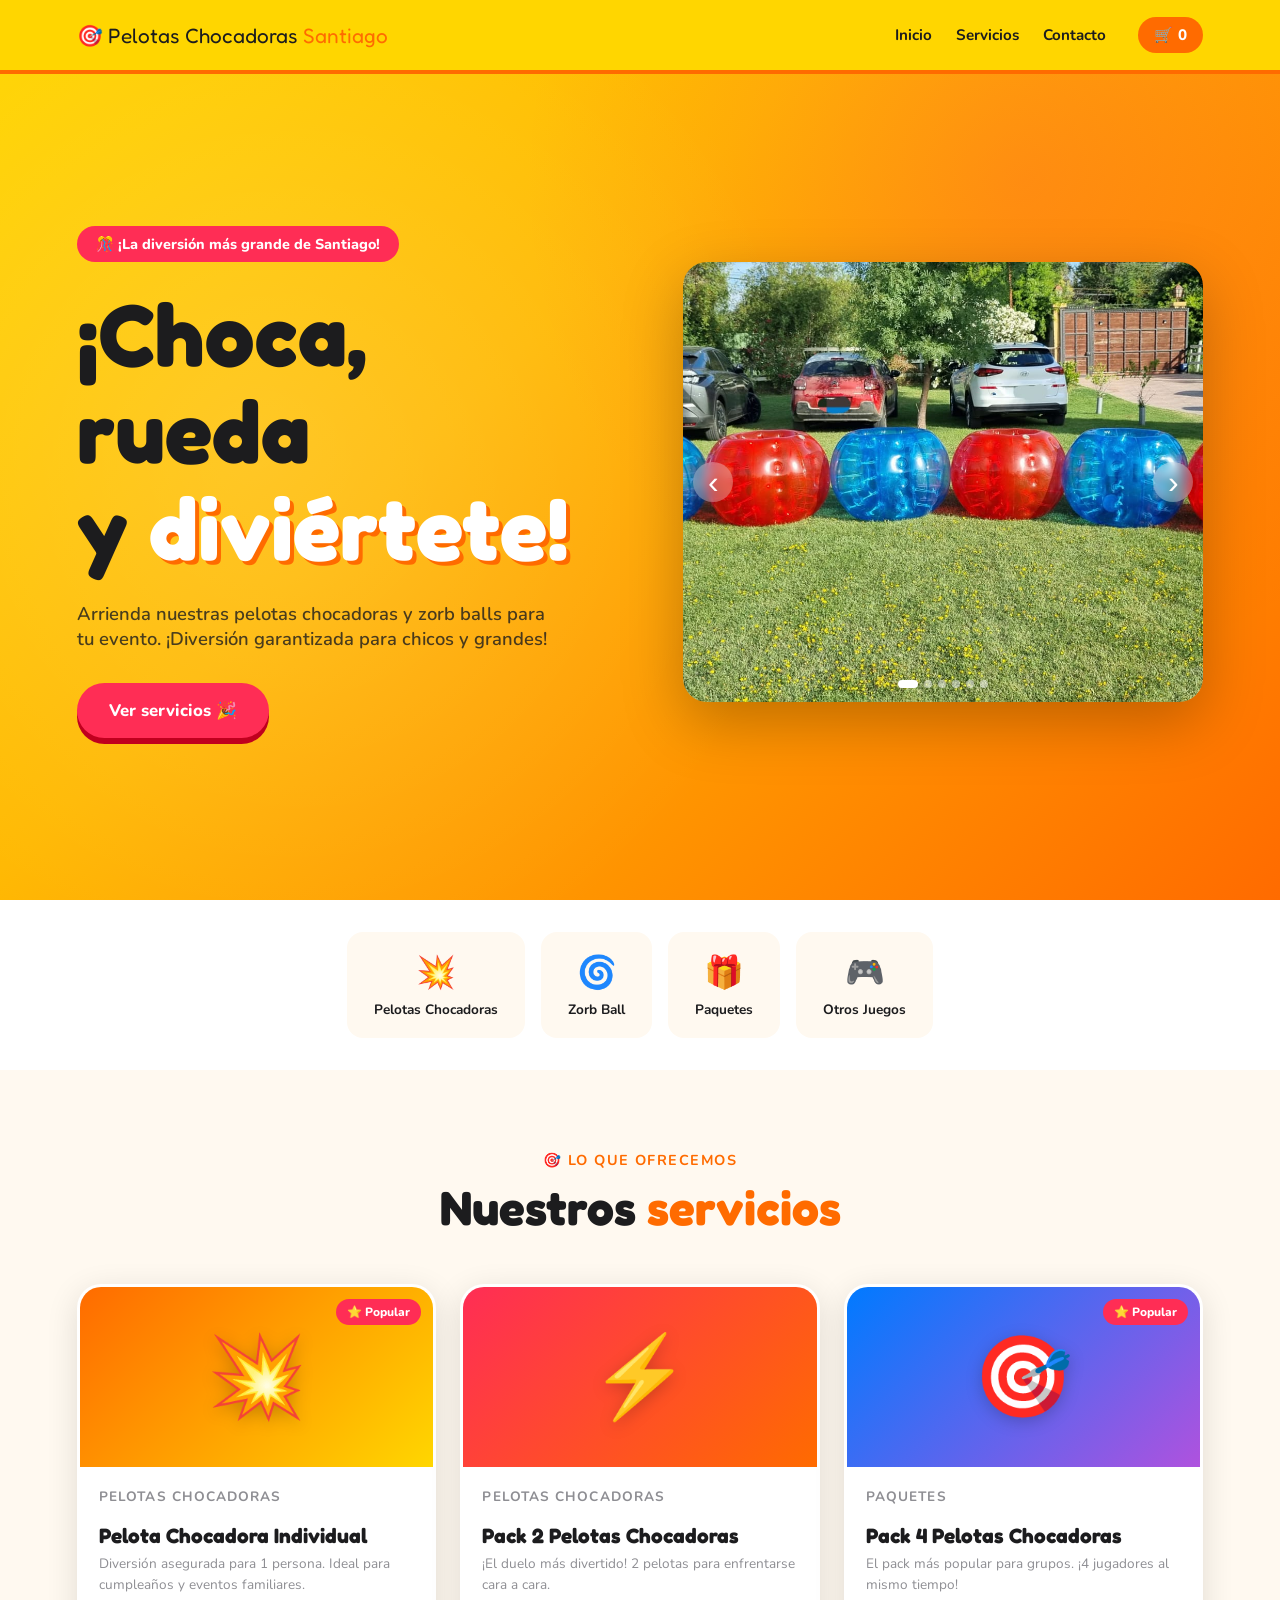
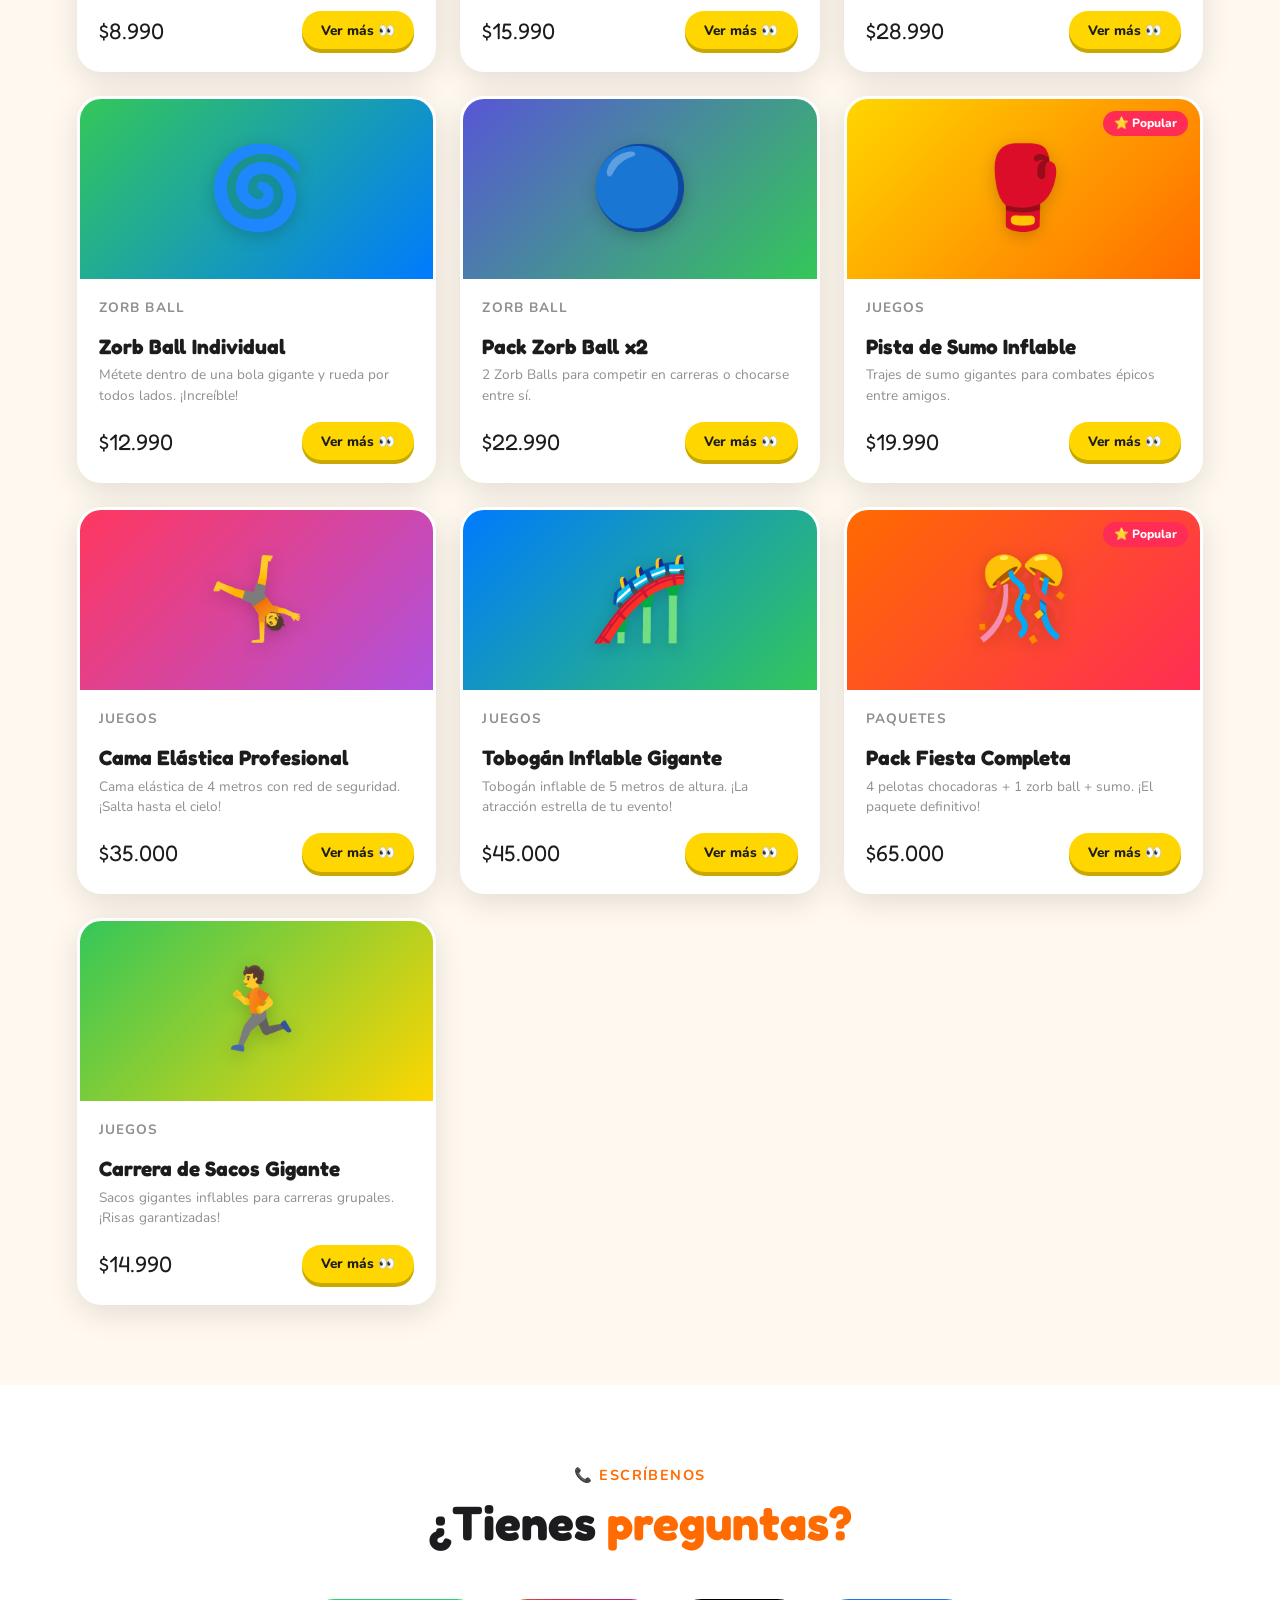
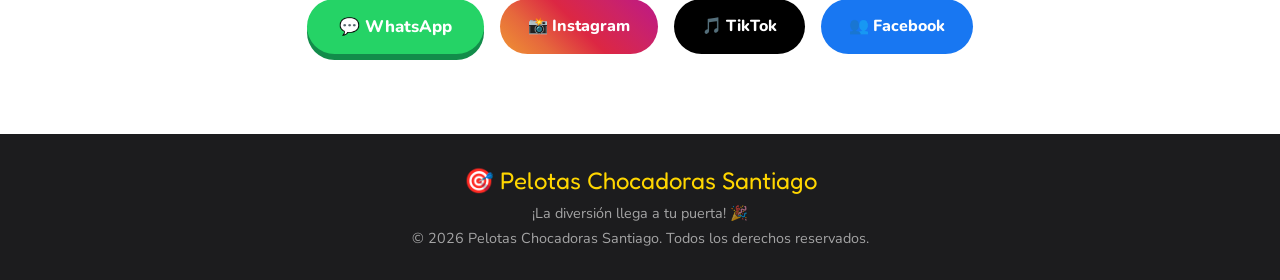
==== pelotas-chocadoras/index.html @ 6e0bc3dc "first commit" ====
<!DOCTYPE html>
<html lang="es">
<head>
  <meta charset="UTF-8" />
  <meta name="viewport" content="width=device-width, initial-scale=1.0"/>
  <title>Pelotas Chocadoras Santiago 🎉</title>
  <link rel="stylesheet" href="css/style.css" />
  <link href="https://fonts.googleapis.com/css2?family=Fredoka+One&family=Nunito:wght@400;600;700;800&display=swap" rel="stylesheet"/>
  <style>
    /* ── CARRUSEL ── */
    .hero-carrusel {
      position: relative;
      width: 520px;
      height: 440px;
      flex-shrink: 0;
      border-radius: 24px;
      overflow: hidden;
      box-shadow: 0 20px 60px rgba(0,0,0,0.25);
      z-index: 1;
      margin-left: 80px;
    }

    .carrusel-track {
      display: flex;
      height: 100%;
      transition: transform 0.5s cubic-bezier(0.4, 0, 0.2, 1);
    }

    .carrusel-slide {
      min-width: 100%;
      height: 100%;
      display: flex;
      flex-direction: column;
      align-items: center;
      justify-content: center;
      gap: 1rem;
      border-radius: 24px;
    }

    .carrusel-slide span {
      font-size: 6rem;
      filter: drop-shadow(0 8px 16px rgba(0,0,0,0.2));
      animation: floatEmoji 3s ease-in-out infinite;
    }

    @keyframes floatEmoji {
      0%, 100% { transform: translateY(0); }
      50% { transform: translateY(-12px); }
    }

    .carrusel-slide p {
      font-family: var(--font-display);
      font-size: 1.3rem;
      color: white;
      text-shadow: 0 2px 8px rgba(0,0,0,0.3);
      font-weight: 400;
    }

    .carrusel-btn {
      position: absolute;
      top: 50%;
      transform: translateY(-50%);
      background: rgba(255,255,255,0.3);
      border: none;
      color: white;
      font-size: 2rem;
      width: 40px;
      height: 40px;
      border-radius: 50%;
      cursor: pointer;
      display: flex;
      align-items: center;
      justify-content: center;
      backdrop-filter: blur(4px);
      transition: background 0.2s;
      z-index: 2;
    }

    .carrusel-btn:hover { background: rgba(255,255,255,0.5); }
    .carrusel-prev { left: 10px; }
    .carrusel-next { right: 10px; }

    .carrusel-dots {
      position: absolute;
      bottom: 14px;
      left: 50%;
      transform: translateX(-50%);
      display: flex;
      gap: 6px;
      z-index: 2;
    }

    .carrusel-dot {
      width: 8px; height: 8px;
      border-radius: 50%;
      background: rgba(255,255,255,0.5);
      cursor: pointer;
      transition: all 0.3s;
    }

    .carrusel-dot.activo {
      background: white;
      width: 20px;
      border-radius: 4px;
    }

    /* Cuando tengas fotos reales reemplaza el slide así:
       <div class="carrusel-slide">
         <img src="img/foto1.jpg" style="width:100%;height:100%;object-fit:cover;" />
       </div>
    */

    @media (max-width: 768px) {
      .hero-carrusel { display: none; }
    }
  </style>
</head>
<body>

  <!-- NAVBAR -->
  <nav class="navbar">
    <div class="nav-logo">🎯 Pelotas Chocadoras <span>Santiago</span></div>
    <ul class="nav-links">
      <li><a href="#inicio">Inicio</a></li>
      <li><a href="#servicios">Servicios</a></li>
      <li><a href="#contacto">Contacto</a></li>
    </ul>
    <div class="nav-cart" onclick="window.location.href='Pages/carrito.html'" style="cursor:pointer;">
      <span class="cart-icon">🛒</span>
      <span class="cart-count">0</span>
    </div>
  </nav>

  <!-- HERO -->
  <section class="hero" id="inicio">
    <div class="hero-confetti" id="confetti"></div>
    <div class="hero-content">
      <div class="hero-badge">🎊 ¡La diversión más grande de Santiago!</div>
      <h1>¡Choca, rueda<br/>y <em>diviértete!</em></h1>
      <p>Arrienda nuestras pelotas chocadoras y zorb balls para tu evento. ¡Diversión garantizada para chicos y grandes!</p>
      <a href="#servicios" class="btn-primary">Ver servicios 🎉</a>
    </div>

    <!-- CARRUSEL -->
    <div class="hero-carrusel">
      <div class="carrusel-track" id="carrusel-track">
        <div class="carrusel-slide">
        <img src="img/Pelotas_chocadoras.jpeg" style="width:100%;height:100%;object-fit:cover;" />
        </div>
          <div class="carrusel-slide">
        <img src="img/Zorb_ball.jpeg" style="width:100%;height:100%;object-fit:cover;" />
        </div>
          <div class="carrusel-slide">
        <img src="img/Pelotas_chocadoras_grandes.jpeg" style="width:100%;height:100%;object-fit:cover;" />
        </div>
          <div class="carrusel-slide">
        <img src="img/Inflable_tiro_al_blanco.jpg" style="width:100%;height:100%;object-fit:cover;" />
        </div>
          <div class="carrusel-slide">
        <img src="img/Zorball.jpeg" style="width:100%;height:100%;object-fit:cover;" />
        </div>
          <div class="carrusel-slide">
        <img src="img/Bumper_ball.jpeg" style="width:100%;height:100%;object-fit:cover;" />
        </div>
      </div>
      <div class="carrusel-dots" id="carrusel-dots"></div>
      <button class="carrusel-btn carrusel-prev" onclick="moverCarrusel(-1)">‹</button>
      <button class="carrusel-btn carrusel-next" onclick="moverCarrusel(1)">›</button>
    </div>
  </section>

  <!-- CATEGORÍAS -->
  <section class="categorias">
    <div class="cat-item" onclick="filtrarCategoria('pelotas-chocadoras')">
      <span>💥</span><p>Pelotas Chocadoras</p>
    </div>
    <div class="cat-item" onclick="filtrarCategoria('zorb-ball')">
      <span>🌀</span><p>Zorb Ball</p>
    </div>
    <div class="cat-item" onclick="filtrarCategoria('paquetes')">
      <span>🎁</span><p>Paquetes</p>
    </div>
    <div class="cat-item" onclick="filtrarCategoria('juegos')">
      <span>🎮</span><p>Otros Juegos</p>
    </div>
  </section>

  <!-- SERVICIOS -->
  <section class="servicios" id="servicios">
    <div class="section-header">
      <p class="section-tag">🎯 Lo que ofrecemos</p>
      <h2>Nuestros <em>servicios</em></h2>
    </div>
    <div class="servicios-grid" id="servicios-grid"></div>
  </section>

<!-- CONTACTO -->
<section class="contacto" id="contacto">
  <div class="section-header">
    <p class="section-tag">📞 Escríbenos</p>
    <h2>¿Tienes <em>preguntas?</em></h2>
  </div>
  <div class="contacto-info">
    <a href="https://wa.me/56954943859" class="btn-whatsapp">💬 WhatsApp</a>
    <a href="https://instagram.com/pelotaschocadorassantiago" class="btn-instagram">📸 Instagram</a>
    <a href="https://tiktok.com/@pelotaschocadorasstgo" class="btn-tiktok">🎵 TikTok</a>
    <a href="https://facebook.com/profile.php?id=61574032153299" class="btn-facebook">👥 Facebook</a>
  </div>
</section>

  <!-- FOOTER -->
  <footer class="footer">
    <div class="footer-logo">🎯 Pelotas Chocadoras Santiago</div>
    <p>¡La diversión llega a tu puerta! 🎉</p>
    <p class="footer-copy">© 2026 Pelotas Chocadoras Santiago. Todos los derechos reservados.</p>
  </footer>

  <script src="js/app.js"></script>
  <script>
    // ── CARRUSEL ──
    let slideActual = 0;
    const slides = document.querySelectorAll('.carrusel-slide');
    const track = document.getElementById('carrusel-track');
    const dotsContainer = document.getElementById('carrusel-dots');

    // Crear dots
    slides.forEach((_, i) => {
      const dot = document.createElement('div');
      dot.className = 'carrusel-dot' + (i === 0 ? ' activo' : '');
      dot.onclick = () => irASlide(i);
      dotsContainer.appendChild(dot);
    });

    function irASlide(n) {
      slideActual = (n + slides.length) % slides.length;
      track.style.transform = `translateX(-${slideActual * 100}%)`;
      document.querySelectorAll('.carrusel-dot').forEach((d, i) => {
        d.classList.toggle('activo', i === slideActual);
      });
    }

    function moverCarrusel(direccion) {
      irASlide(slideActual + direccion);
    }

    // Auto-avance cada 3 segundos
    setInterval(() => moverCarrusel(1), 3000);
  </script>
</body>
</html>
---- pelotas-chocadoras/css/style.css ----
/* ================================
   PELOTAS CHOCADORAS SANTIAGO
   ================================ */

:root {
  --amarillo: #FFD600;
  --naranja: #FF6B00;
  --rojo: #FF2D55;
  --azul: #007AFF;
  --verde: #34C759;
  --morado: #AF52DE;
  --rosa: #FF375F;
  --blanco: #FFFFFF;
  --fondo: #FFF9F0;
  --carbon: #1C1C1E;
  --gris: #8E8E93;
  --radius: 16px;
  --radius-xl: 24px;
  --sombra: 0 8px 32px rgba(0,0,0,0.12);
  --font-display: 'Fredoka One', cursive;
  --font-body: 'Nunito', sans-serif;
}

* { margin: 0; padding: 0; box-sizing: border-box; }

body {
  font-family: var(--font-body);
  background: var(--fondo);
  color: var(--carbon);
  overflow-x: hidden;
}

/* ── NAVBAR ── */
.navbar {
  position: fixed;
  top: 0; left: 0; right: 0;
  z-index: 100;
  display: flex;
  align-items: center;
  gap: 2rem;
  padding: 0 6vw;
  height: 70px;
  background: var(--amarillo);
  box-shadow: 0 4px 0 var(--naranja);
}

.nav-logo {
  font-family: var(--font-display);
  font-size: 1.3rem;
  color: var(--carbon);
  white-space: nowrap;
}

.nav-logo span { color: var(--naranja); }

.nav-links {
  display: flex;
  list-style: none;
  gap: 1.5rem;
  margin-left: auto;
}

.nav-links a {
  text-decoration: none;
  color: var(--carbon);
  font-weight: 700;
  font-size: 0.95rem;
  transition: color 0.2s;
}

.nav-links a:hover { color: var(--naranja); }

.nav-cart {
  display: flex;
  align-items: center;
  gap: 0.3rem;
  background: var(--naranja);
  color: white;
  padding: 0.5rem 1rem;
  border-radius: 50px;
  font-weight: 800;
  font-size: 0.95rem;
  transition: transform 0.2s;
}

.nav-cart:hover { transform: scale(1.05); }
.cart-count { font-weight: 800; }

/* ── HERO ── */
.hero {
  min-height: 100vh;
  display: flex;
  align-items: center;
  padding: 8rem 6vw 4rem;
  background: linear-gradient(135deg, var(--amarillo) 0%, #FFB800 40%, var(--naranja) 100%);
  position: relative;
  overflow: hidden;
}

.hero::before {
  content: '';
  position: absolute;
  inset: 0;
  background-image: radial-gradient(circle at 20% 50%, rgba(255,255,255,0.15) 0%, transparent 50%),
                    radial-gradient(circle at 80% 20%, rgba(255,45,85,0.2) 0%, transparent 40%);
}

.hero-confetti {
  position: absolute;
  inset: 0;
  pointer-events: none;
  z-index: 0;
}

.confetti-piece {
  position: absolute;
  width: 12px;
  height: 12px;
  border-radius: 2px;
  animation: confettiFall linear infinite;
}

@keyframes confettiFall {
  0% { transform: translateY(-20px) rotate(0deg); opacity: 1; }
  100% { transform: translateY(110vh) rotate(720deg); opacity: 0; }
}

.hero-content {
  position: relative;
  z-index: 1;
  max-width: 600px;
}

.hero-badge {
  display: inline-block;
  background: var(--rojo);
  color: white;
  font-weight: 800;
  font-size: 0.9rem;
  padding: 0.5rem 1.2rem;
  border-radius: 50px;
  margin-bottom: 1.5rem;
  animation: bounce 2s infinite;
}

@keyframes bounce {
  0%, 100% { transform: translateY(0); }
  50% { transform: translateY(-6px); }
}

.hero h1 {
  font-family: var(--font-display);
  font-size: clamp(3rem, 7vw, 5.5rem);
  line-height: 1.1;
  color: var(--carbon);
  margin-bottom: 1.5rem;
}

.hero h1 em {
  font-style: normal;
  color: var(--blanco);
  text-shadow: 4px 4px 0 var(--naranja);
}

.hero p {
  font-size: 1.15rem;
  font-weight: 600;
  color: rgba(28,28,30,0.8);
  margin-bottom: 2rem;
  max-width: 480px;
}

.hero-balls {
  position: absolute;
  right: 6vw;
  top: 50%;
  transform: translateY(-50%);
  z-index: 1;
}

.ball {
  font-size: 5rem;
  position: absolute;
  animation: floatBall 3s ease-in-out infinite;
}

.ball-1 { top: -120px; right: 0; animation-delay: 0s; }
.ball-2 { top: -40px; right: 120px; animation-delay: 0.5s; font-size: 4rem; }
.ball-3 { top: 60px; right: 20px; animation-delay: 1s; font-size: 6rem; }
.ball-4 { top: 140px; right: 140px; animation-delay: 1.5s; font-size: 3.5rem; }

@keyframes floatBall {
  0%, 100% { transform: translateY(0) rotate(0deg); }
  50% { transform: translateY(-20px) rotate(15deg); }
}

/* ── BOTONES ── */
.btn-primary {
  display: inline-block;
  background: var(--rojo);
  color: white;
  padding: 1rem 2rem;
  border-radius: 50px;
  font-family: var(--font-body);
  font-weight: 800;
  font-size: 1.05rem;
  text-decoration: none;
  border: none;
  cursor: pointer;
  box-shadow: 0 6px 0 #c0001e;
  transition: all 0.15s;
}

.btn-primary:hover {
  transform: translateY(-3px);
  box-shadow: 0 9px 0 #c0001e;
}

.btn-primary:active {
  transform: translateY(3px);
  box-shadow: 0 3px 0 #c0001e;
}

/* ── CATEGORÍAS ── */
.categorias {
  display: flex;
  justify-content: center;
  gap: 1rem;
  padding: 2rem 6vw;
  background: white;
  flex-wrap: wrap;
}

.cat-item {
  display: flex;
  flex-direction: column;
  align-items: center;
  gap: 0.4rem;
  padding: 1rem 1.5rem;
  border-radius: var(--radius);
  cursor: pointer;
  transition: all 0.2s;
  border: 3px solid transparent;
  background: var(--fondo);
}

.cat-item:hover {
  border-color: var(--amarillo);
  transform: translateY(-4px);
  box-shadow: var(--sombra);
}

.cat-item span { font-size: 2rem; }
.cat-item p { font-weight: 700; font-size: 0.85rem; color: var(--carbon); }

/* ── SECTION HEADER ── */
.section-header {
  text-align: center;
  margin-bottom: 3rem;
}

.section-tag {
  font-weight: 700;
  font-size: 0.9rem;
  letter-spacing: 0.1em;
  text-transform: uppercase;
  color: var(--naranja);
  margin-bottom: 0.5rem;
}

.section-header h2 {
  font-family: var(--font-display);
  font-size: clamp(2rem, 4vw, 3rem);
  color: var(--carbon);
}

.section-header h2 em {
  font-style: normal;
  color: var(--naranja);
}

/* ── SERVICIOS ── */
.servicios {
  padding: 5rem 6vw;
  background: var(--fondo);
}

.servicios-grid {
  display: grid;
  grid-template-columns: repeat(auto-fill, minmax(280px, 1fr));
  gap: 1.5rem;
}

.servicio-card {
  background: white;
  border-radius: var(--radius-xl);
  overflow: hidden;
  box-shadow: var(--sombra);
  cursor: pointer;
  transition: all 0.25s;
  border: 3px solid transparent;
}

.servicio-card:hover {
  transform: translateY(-8px);
  box-shadow: 0 20px 60px rgba(0,0,0,0.15);
  border-color: var(--amarillo);
}

.servicio-img {
  height: 180px;
  display: flex;
  align-items: center;
  justify-content: center;
  font-size: 5rem;
  position: relative;
}

.servicio-badge {
  position: absolute;
  top: 12px;
  right: 12px;
  background: var(--rojo);
  color: white;
  font-size: 0.75rem;
  font-weight: 800;
  padding: 0.3rem 0.7rem;
  border-radius: 50px;
}

.servicio-info {
  padding: 1.2rem;
}

.servicio-categoria {
  font-size: 0.75rem;
  font-weight: 700;
  text-transform: uppercase;
  letter-spacing: 0.08em;
  color: var(--naranja);
  margin-bottom: 0.3rem;
}

.servicio-info h3 {
  font-family: var(--font-display);
  font-size: 1.3rem;
  margin-bottom: 0.4rem;
  color: var(--carbon);
}

.servicio-info p {
  font-size: 0.85rem;
  color: var(--gris);
  margin-bottom: 1rem;
  line-height: 1.5;
}

.servicio-footer {
  display: flex;
  align-items: center;
  justify-content: space-between;
}

.servicio-precio {
  font-family: var(--font-display);
  font-size: 1.4rem;
  color: var(--carbon);
}

.btn-ver {
  background: var(--amarillo);
  color: var(--carbon);
  border: none;
  padding: 0.6rem 1.2rem;
  border-radius: 50px;
  font-family: var(--font-body);
  font-weight: 800;
  font-size: 0.85rem;
  cursor: pointer;
  transition: all 0.2s;
  box-shadow: 0 4px 0 #c9a800;
}

.btn-ver:hover {
  transform: translateY(-2px);
  box-shadow: 0 6px 0 #c9a800;
}

/* ── CONTACTO ── */
.contacto {
  padding: 5rem 6vw;
  background: white;
  text-align: center;
}

.contacto-info {
  display: flex;
  gap: 1rem;
  justify-content: center;
  flex-wrap: wrap;
  margin-top: 2rem;
}

.btn-whatsapp {
  display: inline-block;
  background: #25D366;
  color: white;
  padding: 1rem 2rem;
  border-radius: 50px;
  font-weight: 800;
  font-size: 1.05rem;
  text-decoration: none;
  box-shadow: 0 6px 0 #128C4A;
  transition: all 0.15s;
}

.btn-whatsapp:hover { transform: translateY(-3px); }

.btn-email {
  display: inline-block;
  background: var(--azul);
  color: white;
  padding: 1rem 2rem;
  border-radius: 50px;
  font-weight: 800;
  font-size: 1.05rem;
  text-decoration: none;
  box-shadow: 0 6px 0 #0056b3;
  transition: all 0.15s;
}

.btn-email:hover { transform: translateY(-3px); }

/* ── FOOTER ── */
.footer {
  background: var(--carbon);
  color: white;
  text-align: center;
  padding: 2rem;
}

.footer-logo {
  font-family: var(--font-display);
  font-size: 1.5rem;
  margin-bottom: 0.5rem;
  color: var(--amarillo);
}

.footer p { font-size: 0.9rem; color: rgba(255,255,255,0.6); margin-top: 0.3rem; }
.footer-copy { margin-top: 1rem; font-size: 0.8rem; }

/* ── SIN RESULTADOS ── */
.sin-resultados {
  text-align: center;
  padding: 3rem;
  font-size: 1.1rem;
  color: var(--gris);
  grid-column: 1/-1;
}

/* ── RESPONSIVE ── */
@media (max-width: 768px) {
  .hero-balls { display: none; }
  .nav-links { display: none; }
  .hero { text-align: center; }
  .hero-content { max-width: 100%; }
}
.btn-instagram {
  display: inline-flex;
  align-items: center;
  gap: 0.5rem;
  padding: 14px 28px;
  border-radius: 50px;
  font-family: 'Nunito', sans-serif;
  font-size: 1rem;
  font-weight: 800;
  text-decoration: none;
  background: linear-gradient(45deg, #f09433, #e6683c, #dc2743, #cc2366, #bc1888);
  color: white;
  transition: transform 0.2s, box-shadow 0.2s;
}

.btn-tiktok {
  display: inline-flex;
  align-items: center;
  gap: 0.5rem;
  padding: 14px 28px;
  border-radius: 50px;
  font-family: 'Nunito', sans-serif;
  font-size: 1rem;
  font-weight: 800;
  text-decoration: none;
  background: #000000;
  color: white;
  transition: transform 0.2s, box-shadow 0.2s;
}

.btn-facebook {
  display: inline-flex;
  align-items: center;
  gap: 0.5rem;
  padding: 14px 28px;
  border-radius: 50px;
  font-family: 'Nunito', sans-serif;
  font-size: 1rem;
  font-weight: 800;
  text-decoration: none;
  background: #1877F2;
  color: white;
  transition: transform 0.2s, box-shadow 0.2s;
}

.btn-instagram:hover,
.btn-tiktok:hover,
.btn-facebook:hover {
  transform: translateY(-3px);
  box-shadow: 0 8px 20px rgba(0,0,0,0.2);
}
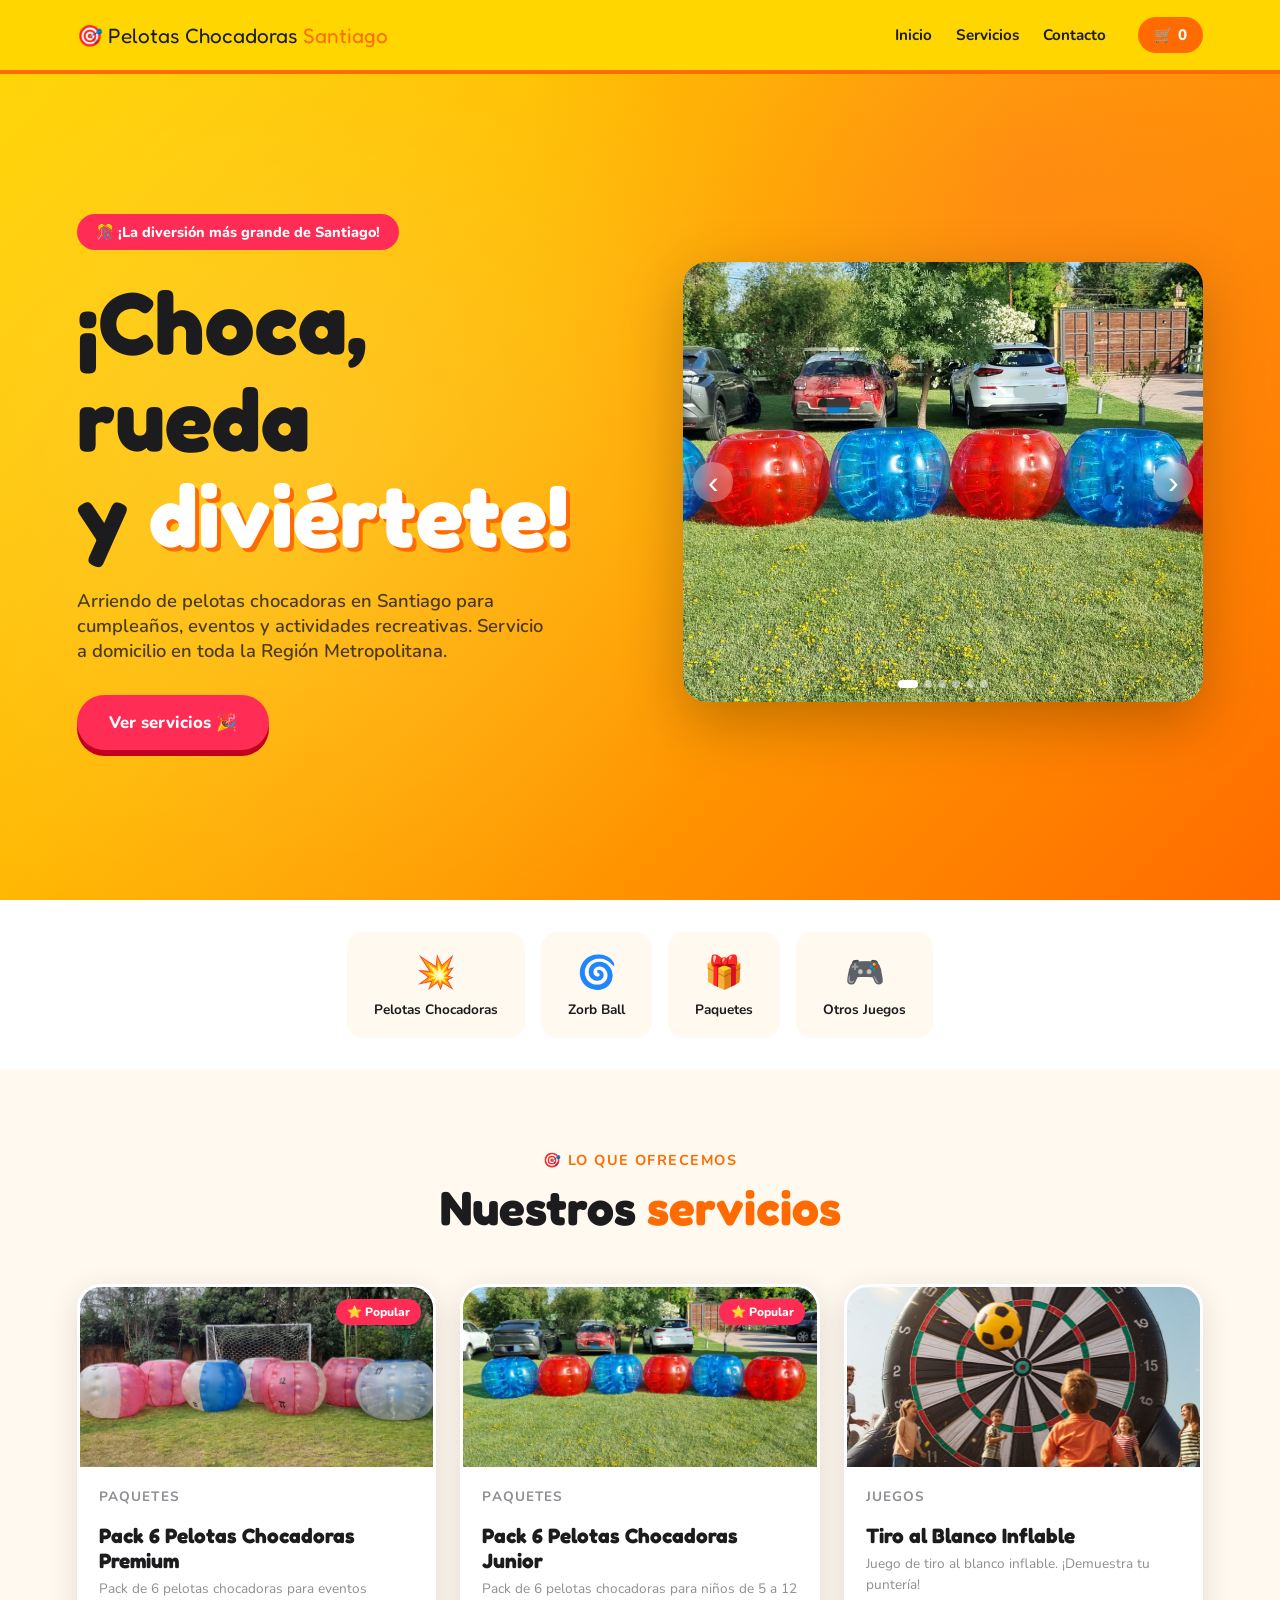
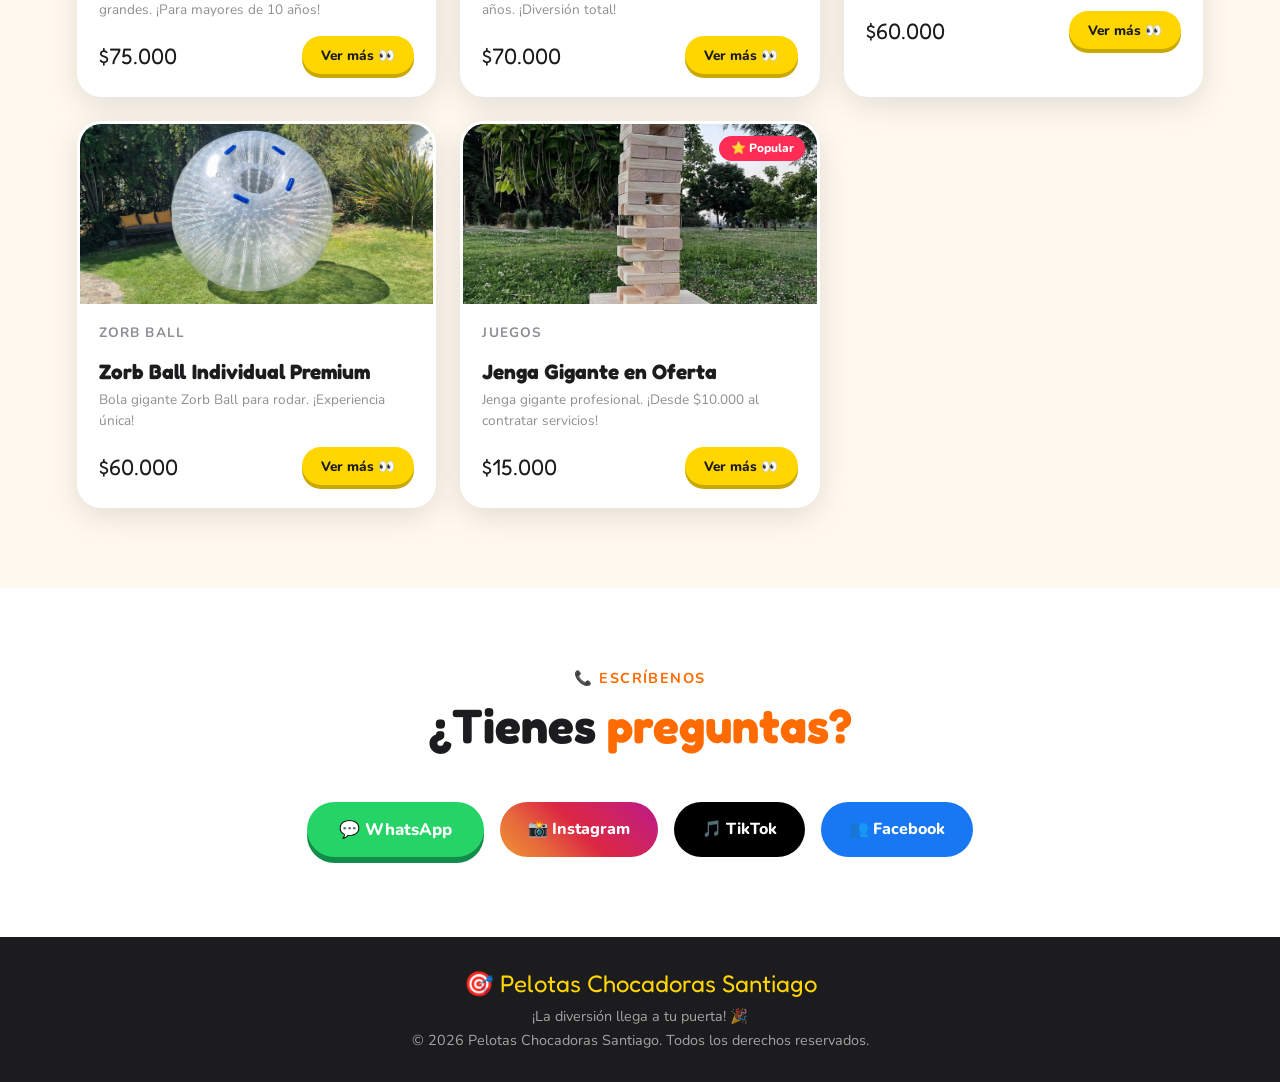
==== commit fa54bad2: "cuarto commit" ====
--- a/pelotas-chocadoras/index.html
+++ b/pelotas-chocadoras/index.html
@@ -3,7 +3,7 @@
 <head>
   <meta charset="UTF-8" />
   <meta name="viewport" content="width=device-width, initial-scale=1.0"/>
-  <title>Pelotas Chocadoras Santiago 🎉</title>
+  <title>Pelotas Chocadoras Santiago | Arriendo para cumpleaños y eventos</title>
   <link rel="stylesheet" href="css/style.css" />
   <link href="https://fonts.googleapis.com/css2?family=Fredoka+One&family=Nunito:wght@400;600;700;800&display=swap" rel="stylesheet"/>
   <style>
@@ -104,11 +104,6 @@
       border-radius: 4px;
     }
 
-    /* Cuando tengas fotos reales reemplaza el slide así:
-       <div class="carrusel-slide">
-         <img src="img/foto1.jpg" style="width:100%;height:100%;object-fit:cover;" />
-       </div>
-    */
 
     @media (max-width: 768px) {
       .hero-carrusel { display: none; }
@@ -137,7 +132,7 @@
     <div class="hero-content">
       <div class="hero-badge">🎊 ¡La diversión más grande de Santiago!</div>
       <h1>¡Choca, rueda<br/>y <em>diviértete!</em></h1>
-      <p>Arrienda nuestras pelotas chocadoras y zorb balls para tu evento. ¡Diversión garantizada para chicos y grandes!</p>
+      <p>Arriendo de pelotas chocadoras en Santiago para cumpleaños, eventos y actividades recreativas. Servicio a domicilio en toda la Región Metropolitana.</p>
       <a href="#servicios" class="btn-primary">Ver servicios 🎉</a>
     </div>
 
@@ -171,7 +166,7 @@
 
   <!-- CATEGORÍAS -->
   <section class="categorias">
-    <div class="cat-item" onclick="filtrarCategoria('pelotas-chocadoras')">
+    <div class="cat-item" onclick="filtrarCategoria('paquetes')">
       <span>💥</span><p>Pelotas Chocadoras</p>
     </div>
     <div class="cat-item" onclick="filtrarCategoria('zorb-ball')">
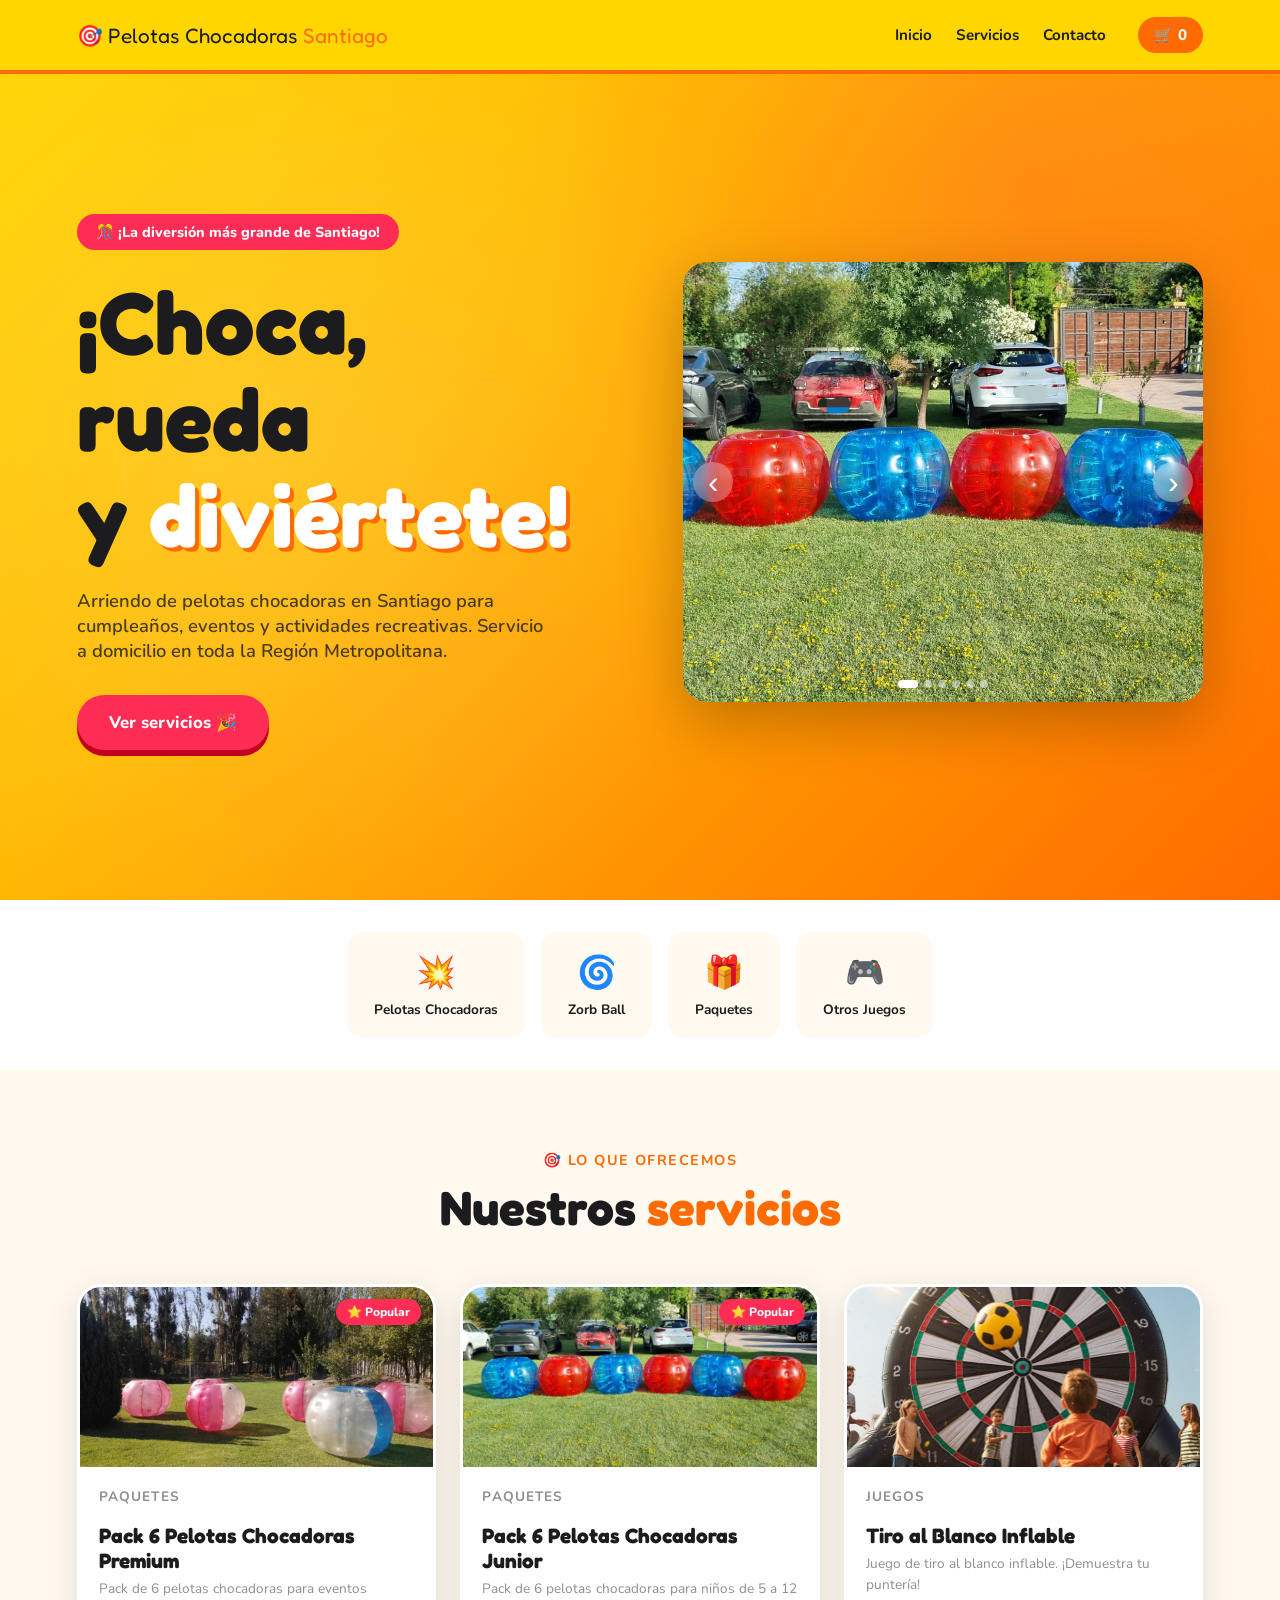
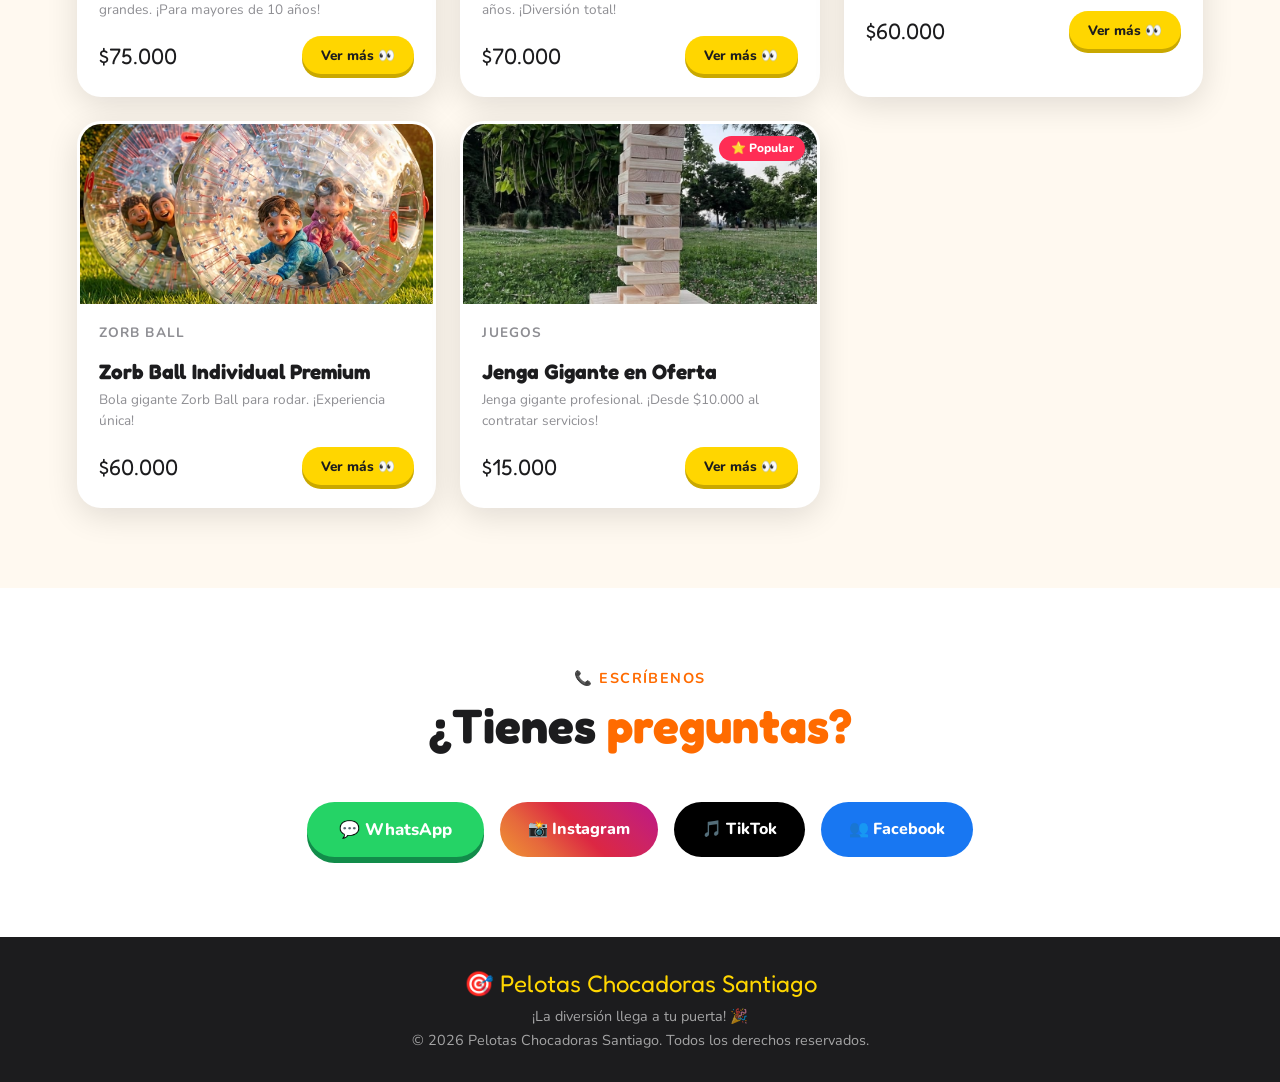
==== commit 24800c2b: "actualizacion" ====
--- a/pelotas-chocadoras/index.html
+++ b/pelotas-chocadoras/index.html
@@ -116,8 +116,8 @@
   <nav class="navbar">
     <div class="nav-logo">🎯 Pelotas Chocadoras <span>Santiago</span></div>
     <ul class="nav-links">
-      <li><a href="#inicio">Inicio</a></li>
-      <li><a href="#servicios">Servicios</a></li>
+      <li><a href="#inicio" onclick="mostrarTodos(); document.getElementById('inicio').scrollIntoView({ behavior: 'smooth' }); return false;">Inicio</a></li>
+      <li><a href="#servicios" onclick="mostrarTodos(); return false;">Servicios</a></li>
       <li><a href="#contacto">Contacto</a></li>
     </ul>
     <div class="nav-cart" onclick="window.location.href='Pages/carrito.html'" style="cursor:pointer;">
@@ -133,7 +133,7 @@
       <div class="hero-badge">🎊 ¡La diversión más grande de Santiago!</div>
       <h1>¡Choca, rueda<br/>y <em>diviértete!</em></h1>
       <p>Arriendo de pelotas chocadoras en Santiago para cumpleaños, eventos y actividades recreativas. Servicio a domicilio en toda la Región Metropolitana.</p>
-      <a href="#servicios" class="btn-primary">Ver servicios 🎉</a>
+      <a href="#servicios" class="btn-primary" onclick="mostrarTodos(); return false;">Ver servicios 🎉</a>
     </div>
 
     <!-- CARRUSEL -->
